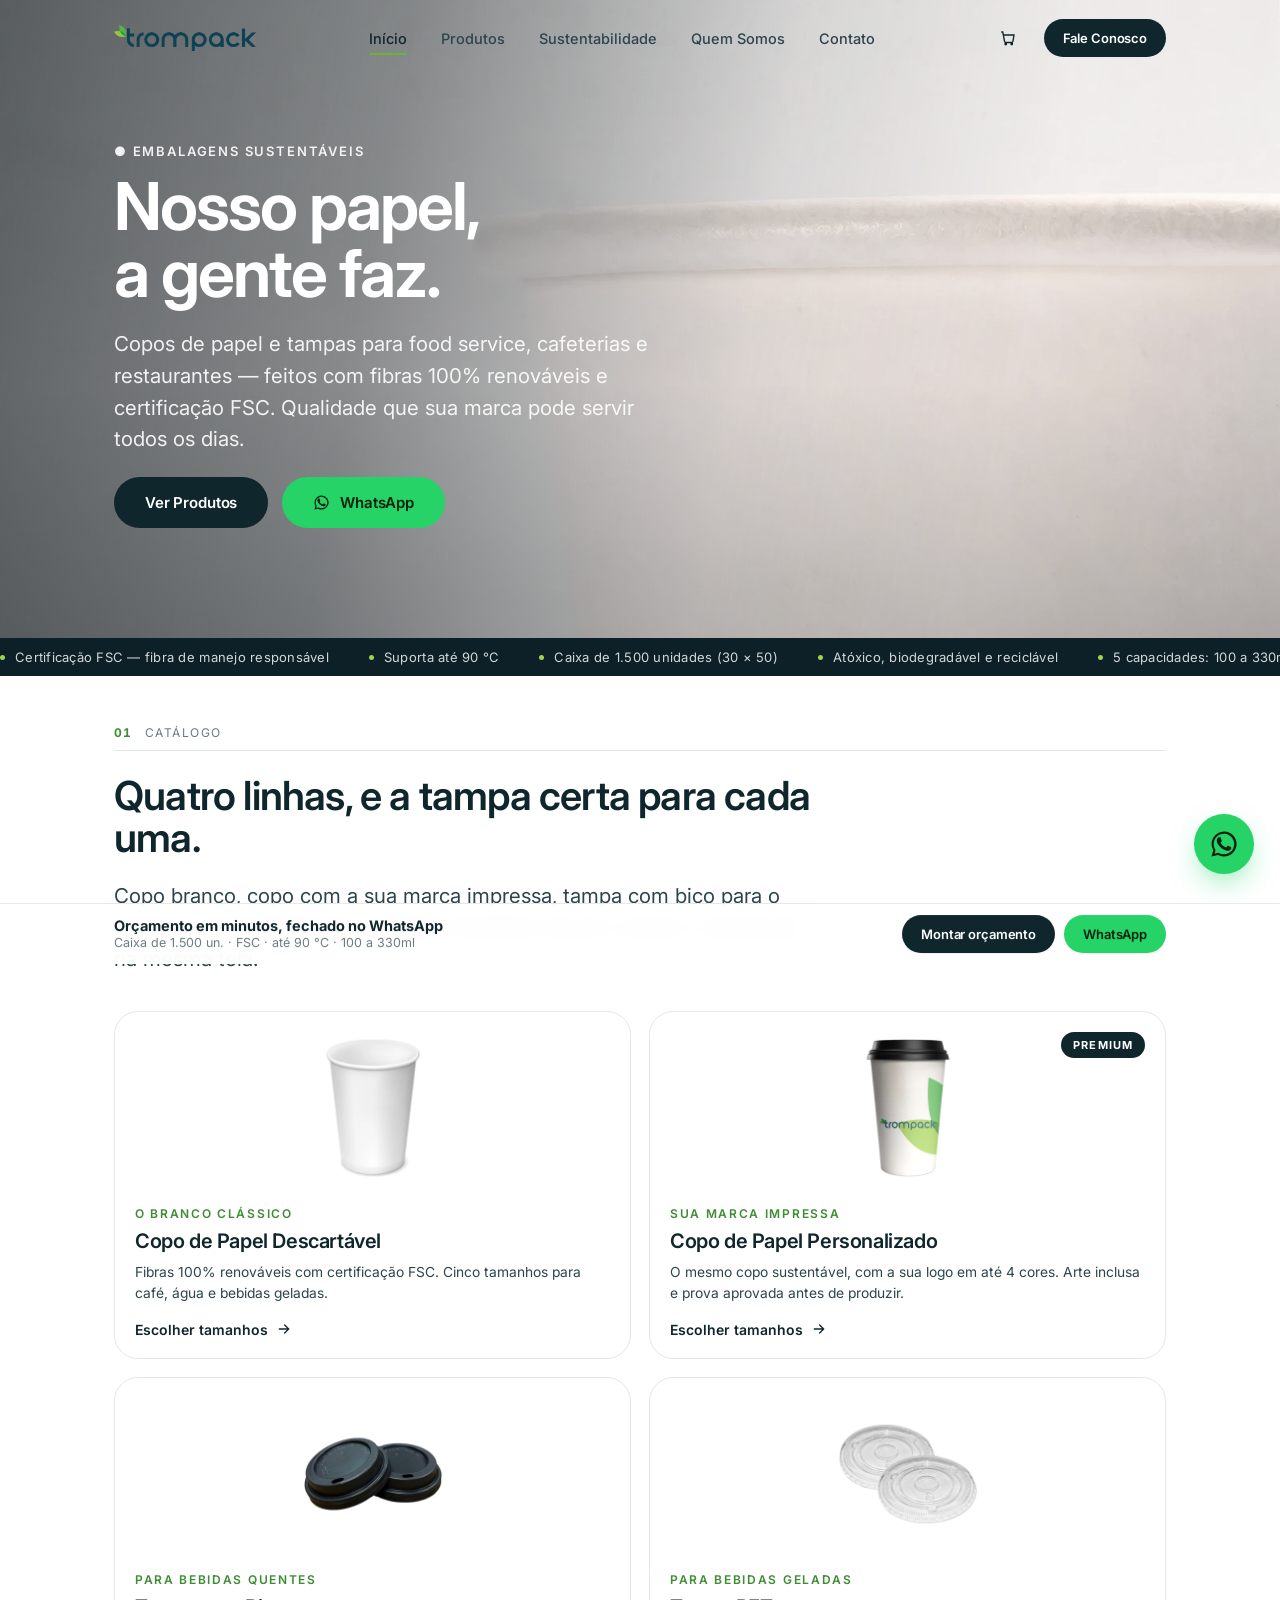
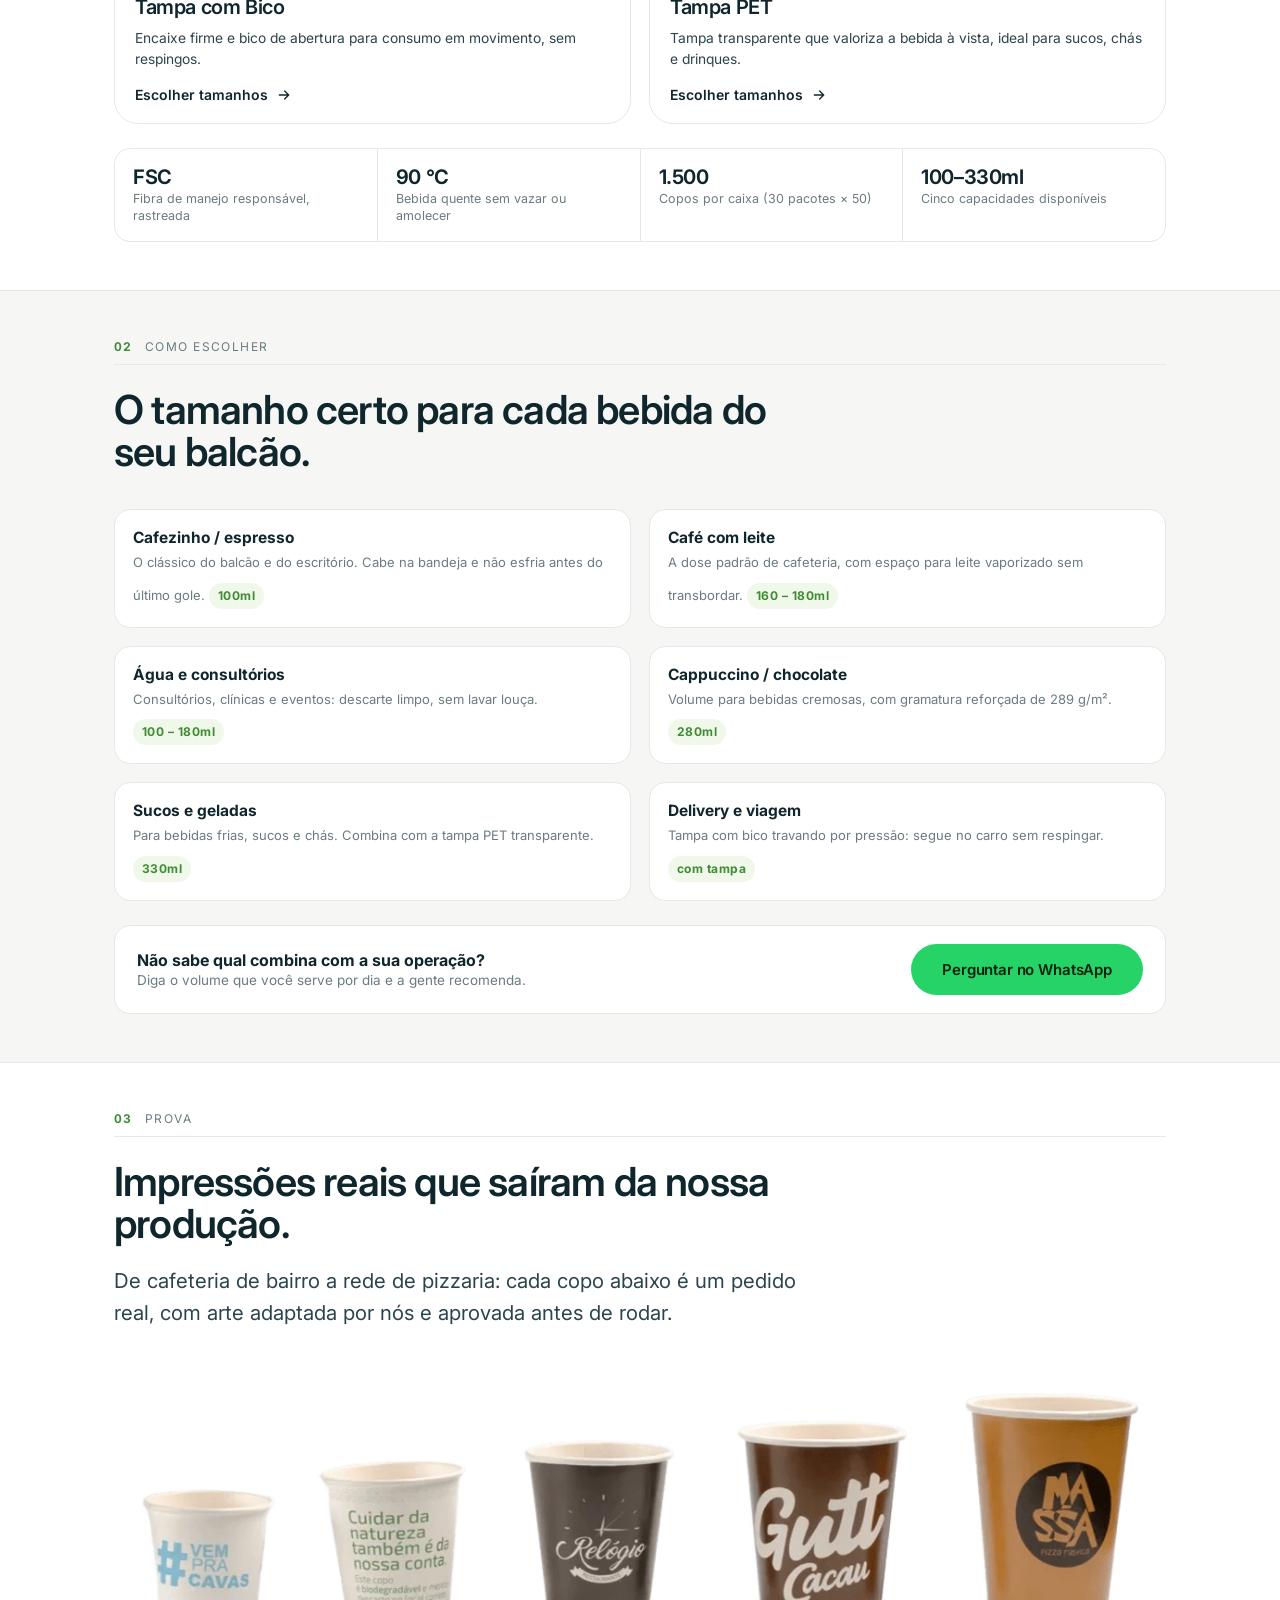
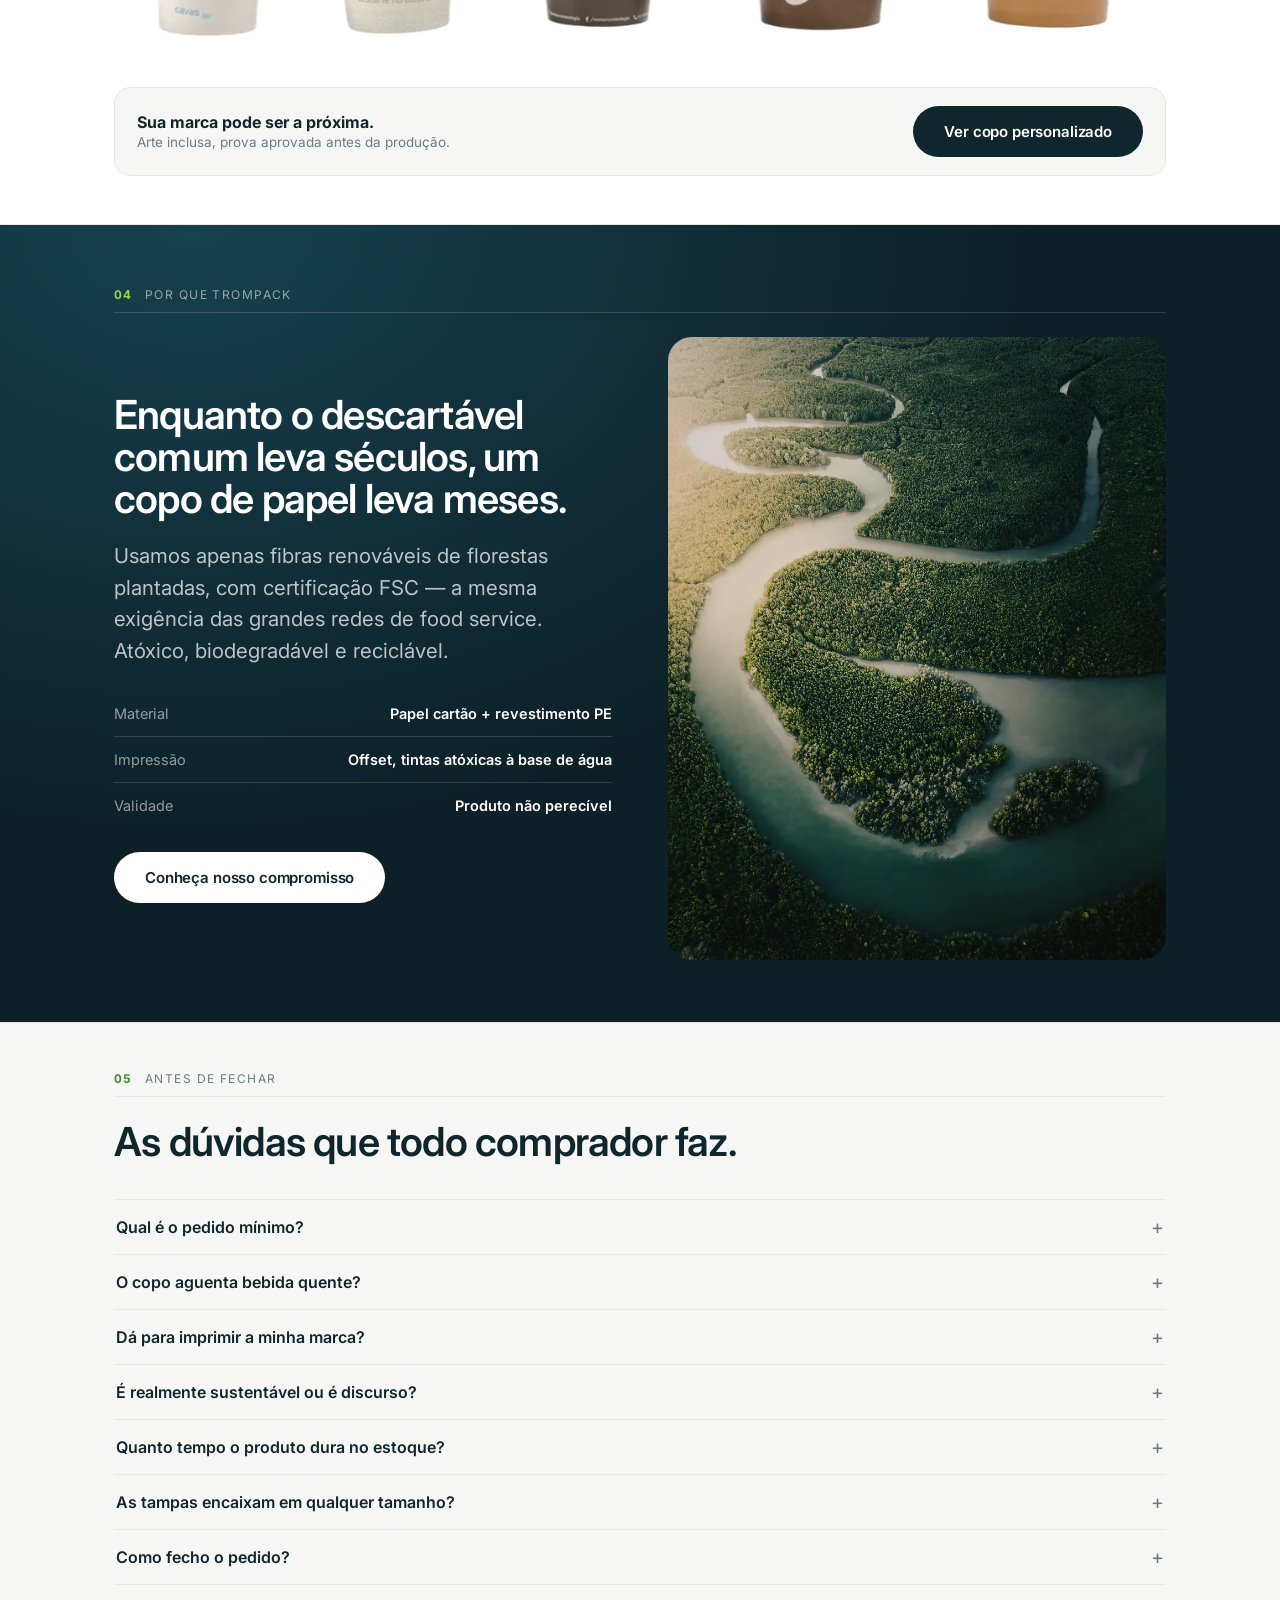
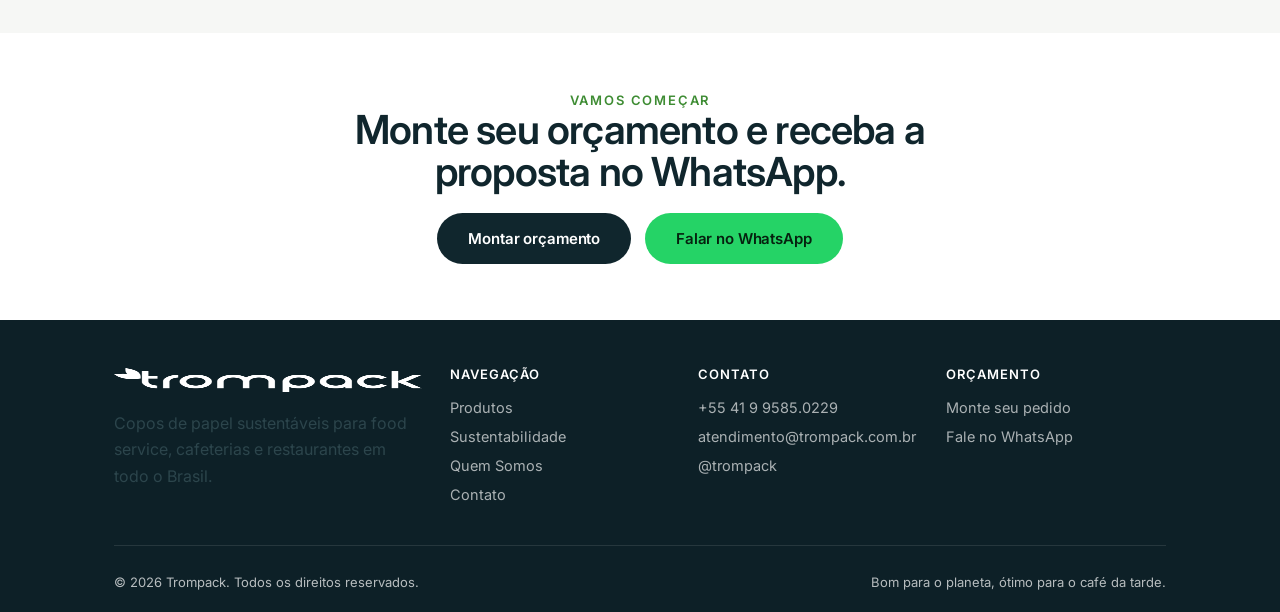
==== index.html @ 58d9f482 "Initial commit: Trompack marketing site preview Static site for Trompack's paper-cup product line: h" ====
<!DOCTYPE html>
<html lang="pt-BR">
<head>
<meta charset="UTF-8">
<meta name="viewport" content="width=device-width, initial-scale=1.0">
<title>Trompack — Copos de Papel Sustentáveis</title>
<meta name="description" content="Copos de papel e tampas sustentáveis para food service, cafeterias e restaurantes. 100% fibras renováveis, certificação FSC.">
<link rel="icon" href="data:image/svg+xml,%3Csvg xmlns='http://www.w3.org/2000/svg' viewBox='0 0 100 100'%3E%3Ccircle cx='50' cy='50' r='48' fill='%236cb534'/%3E%3Cpath d='M50 20 Q70 30 65 55 Q40 60 35 40 Q40 20 50 20Z' fill='%239ed24f'/%3E%3C/svg%3E">
<link rel="preconnect" href="https://fonts.googleapis.com">
<link rel="preconnect" href="https://fonts.gstatic.com" crossorigin>
<link href="https://fonts.googleapis.com/css2?family=Inter:wght@400..700&display=swap" rel="stylesheet">
<link rel="stylesheet" href="css/style.css?v=57">
</head>
<body>

<nav class="nav">
  <div class="container">
    <a href="index.html" class="nav-logo"><img src="img/logo.png" alt="Trompack" width="1024" height="188"></a>
    <div class="nav-links">
      <a href="index.html">Início</a>
      <a href="produtos.html">Produtos</a>
      <a href="sustentabilidade.html">Sustentabilidade</a>
      <a href="quem-somos.html">Quem Somos</a>
      <a href="contato.html">Contato</a>
    </div>
    <div class="nav-right">
      <a href="carrinho.html" class="cart-btn" aria-label="Orçamento">
        <svg viewBox="0 0 24 24" fill="none" stroke="currentColor" stroke-width="1.8"><path d="M3 4h2l2.4 12.4a2 2 0 0 0 2 1.6h7.2a2 2 0 0 0 2-1.6L20 8H6"/><circle cx="9" cy="20" r="1"/><circle cx="17" cy="20" r="1"/></svg>
        <span class="cart-badge">0</span>
      </a>
      <a href="contato.html" class="btn btn-primary btn-sm">Fale Conosco</a>
      <button class="nav-toggle" aria-label="Menu"><span></span><span></span><span></span></button>
    </div>
  </div>
</nav>

<div class="mobile-panel">
  <a href="index.html">Início</a>
  <a href="produtos.html">Produtos</a>
  <a href="sustentabilidade.html">Sustentabilidade</a>
  <a href="quem-somos.html">Quem Somos</a>
  <a href="contato.html">Contato</a>
  <a href="carrinho.html">Orçamento</a>
</div>



<header class="hero hero-photo-bg">
  <img class="hero-bg-img" src="img/site/banner-cup-2400.webp"
       srcset="img/site/banner-cup-1600.webp 1600w, img/site/banner-cup-2400.webp 2400w"
       sizes="100vw"
       alt="Detalhe macro da borda de um copo de papel Trompack"
       width="2400" height="1333" loading="eager" fetchpriority="high" decoding="async">
  <div class="hero-bg-overlay" aria-hidden="true"></div>
  <div class="container">
    <div class="hero-copy">
      <span class="eyebrow" data-reveal style="--d:0ms">● Embalagens Sustentáveis</span>
      <h1 class="display" data-reveal style="--d:80ms">Nosso papel,<br>a gente faz.</h1>
      <p class="lede" data-reveal style="--d:160ms">Copos de papel e tampas para food service, cafeterias e restaurantes — feitos com fibras 100% renováveis e certificação FSC. Qualidade que sua marca pode servir todos os dias.</p>
      <div class="hero-actions" data-reveal style="--d:240ms">
        <a href="produtos.html" class="btn btn-primary">Ver Produtos</a>
        <a href="https://wa.me/5541995850229?text=Ol%C3%A1!%20Gostaria%20de%20falar%20sobre%20os%20produtos%20Trompack." target="_blank" class="btn btn-whatsapp">
          <svg width="17" height="17" viewBox="0 0 24 24" fill="currentColor"><path d="M17.5 14.4c-.3-.1-1.7-.9-2-1-.3-.1-.5-.1-.7.1s-.7 1-.9 1.1c-.2.1-.3.2-.6 0-.3-.1-1.2-.4-2.3-1.4-.9-.8-1.4-1.7-1.6-2-.2-.3 0-.5.1-.6.1-.1.3-.3.4-.5.1-.1.2-.3.3-.4.1-.2 0-.4 0-.5-.1-.1-.7-1.6-.9-2.2-.2-.6-.5-.5-.7-.5h-.6c-.2 0-.5.1-.8.4-.3.3-1 1-1 2.4s1 2.8 1.2 3c.1.2 2 3.1 4.9 4.3.7.3 1.2.5 1.6.6.7.2 1.3.2 1.8.1.5-.1 1.7-.7 1.9-1.3.2-.6.2-1.2.2-1.3-.1-.1-.3-.2-.6-.3z"/><path d="M12 2a10 10 0 0 0-8.6 15L2 22l5.1-1.3A10 10 0 1 0 12 2zm0 18.2a8.2 8.2 0 0 1-4.2-1.1l-.3-.2-3 .8.8-2.9-.2-.3A8.2 8.2 0 1 1 12 20.2z"/></svg>
          WhatsApp
        </a>
      </div>
    </div>
  </div>
</header>

<div class="fact-bar">
  <div class="fact-bar-track" id="factTrack"></div>
</div>

<!-- 01 · what we sell ------------------------------------------------ -->
<section class="section-tight">
  <div class="container">
    <div class="sec-label"><span>01</span><span>Catálogo</span></div>
    <div class="section-head" data-reveal>
      <h2 class="h2">Quatro linhas, e a tampa certa para cada uma.</h2>
      <p class="lede">Copo branco, copo com a sua marca impressa, tampa com bico para o quente e tampa PET para o gelado. Escolha a linha e monte o orçamento na mesma tela.</p>
    </div>
    <div class="line-grid" id="homeLines" data-reveal-group></div>
    <div class="trust-strip" data-reveal style="margin-top:var(--s-4);">
      <div><b>FSC</b><span>Fibra de manejo responsável, rastreada</span></div>
      <div><b>90&nbsp;°C</b><span>Bebida quente sem vazar ou amolecer</span></div>
      <div><b>1.500</b><span>Copos por caixa (30 pacotes × 50)</span></div>
      <div><b>100–330ml</b><span>Cinco capacidades disponíveis</span></div>
    </div>
  </div>
</section>

<!-- 02 · how to choose ----------------------------------------------- -->
<section class="section-tight bg-alt">
  <div class="container">
    <div class="sec-label"><span>02</span><span>Como escolher</span></div>
    <div class="section-head" data-reveal>
      <h2 class="h2">O tamanho certo para cada bebida do seu balcão.</h2>
    </div>
    <div class="use-grid" id="homeUses" data-reveal></div>
    <div class="cta-row" data-reveal style="margin-top:var(--s-4); background:#fff;">
      <div>
        <b>Não sabe qual combina com a sua operação?</b>
        <span>Diga o volume que você serve por dia e a gente recomenda.</span>
      </div>
      <a href="https://wa.me/5541995850229?text=Ol%C3%A1!%20Quero%20ajuda%20para%20escolher%20o%20tamanho%20do%20copo." target="_blank" class="btn btn-whatsapp">Perguntar no WhatsApp</a>
    </div>
  </div>
</section>

<!-- 03 · proof ------------------------------------------------------- -->
<section class="section-tight">
  <div class="container">
    <div class="sec-label"><span>03</span><span>Prova</span></div>
    <div class="section-head" data-reveal>
      <h2 class="h2">Impressões reais que saíram da nossa produção.</h2>
      <p class="lede">De cafeteria de bairro a rede de pizzaria: cada copo abaixo é um pedido real, com arte adaptada por nós e aprovada antes de rodar.</p>
    </div>
    <div class="photo-band" data-reveal="scale">
      <img src="img/site/lineup-cups-1800.webp"
           srcset="img/site/lineup-cups-1200.webp 1200w, img/site/lineup-cups-1800.webp 1800w"
           sizes="(max-width: 1180px) 100vw, 1180px"
           alt="Copos de papel Trompack com impressões personalizadas de clientes reais, em cinco tamanhos"
           width="1800" height="510" loading="lazy" decoding="async">
    </div>
    <div class="cta-row" data-reveal style="margin-top:var(--s-4);">
      <div>
        <b>Sua marca pode ser a próxima.</b>
        <span>Arte inclusa, prova aprovada antes da produção.</span>
      </div>
      <a href="produto-personalizado.html" class="btn btn-primary">Ver copo personalizado</a>
    </div>
  </div>
</section>

<!-- 04 · why us + sustainability, as one dark block ------------------- -->
<section class="section bg-deep">
  <div class="container">
    <div class="sec-label"><span>04</span><span>Por que Trompack</span></div>
    <div class="photo-split" style="align-items:center;">
      <div data-reveal>
        <h2 class="h2" style="margin-bottom:var(--s-3);">Enquanto o descartável comum leva séculos, um copo de papel leva meses.</h2>
        <p class="lede" style="margin-bottom:var(--s-4);">Usamos apenas fibras renováveis de florestas plantadas, com certificação FSC — a mesma exigência das grandes redes de food service. Atóxico, biodegradável e reciclável.</p>
        <div class="spec-list" style="margin:0 0 var(--s-4);">
          <div><span>Material</span><span>Papel cartão + revestimento PE</span></div>
          <div><span>Impressão</span><span>Offset, tintas atóxicas à base de água</span></div>
          <div><span>Validade</span><span>Produto não perecível</span></div>
        </div>
        <a href="sustentabilidade.html" class="btn btn-light">Conheça nosso compromisso</a>
      </div>
      <div class="photo-split-media" data-reveal="scale" style="--d:100ms">
        <img src="img/site/nature-1400.webp"
             srcset="img/site/nature-900.webp 900w, img/site/nature-1400.webp 1400w"
             sizes="(max-width: 900px) 100vw, 560px"
             alt="Vista aérea de floresta e rio preservados"
             width="1400" height="1751" loading="lazy" decoding="async">
      </div>
    </div>
  </div>
</section>

<!-- 05 · objections -------------------------------------------------- -->
<section class="section-tight bg-alt">
  <div class="container">
    <div class="sec-label"><span>05</span><span>Antes de fechar</span></div>
    <div class="section-head" data-reveal>
      <h2 class="h2">As dúvidas que todo comprador faz.</h2>
    </div>
    <div class="faq" id="homeFaq" data-reveal></div>
  </div>
</section>

<!-- 06 · close ------------------------------------------------------- -->
<section class="cta-band">
  <div class="container">
    <span class="eyebrow" data-reveal>Vamos começar</span>
    <h2 class="h2" data-reveal style="--d:80ms">Monte seu orçamento e receba a proposta no WhatsApp.</h2>
    <div class="cta-actions" data-reveal style="--d:160ms">
      <a href="produtos.html" class="btn btn-primary">Montar orçamento</a>
      <a href="https://wa.me/5541995850229?text=Ol%C3%A1!%20Gostaria%20de%20um%20or%C3%A7amento%20de%20copos%20Trompack." target="_blank" class="btn btn-whatsapp">Falar no WhatsApp</a>
    </div>
  </div>
</section>

<footer class="footer">
  <div class="container">
    <div class="footer-top">
      <div class="footer-col footer-logo">
        <img src="img/logo.png" alt="Trompack" width="1024" height="188">
        <p>Copos de papel sustentáveis para food service, cafeterias e restaurantes em todo o Brasil.</p>
      </div>
      <div class="footer-col">
        <h4>Navegação</h4>
        <a href="produtos.html">Produtos</a>
        <a href="sustentabilidade.html">Sustentabilidade</a>
        <a href="quem-somos.html">Quem Somos</a>
        <a href="contato.html">Contato</a>
      </div>
      <div class="footer-col">
        <h4>Contato</h4>
        <span>+55 41 9 9585.0229</span>
        <span>atendimento@trompack.com.br</span>
        <a href="https://instagram.com/trompack" target="_blank">@trompack</a>
      </div>
      <div class="footer-col">
        <h4>Orçamento</h4>
        <a href="produtos.html">Monte seu pedido</a>
        <a href="https://wa.me/5541995850229" target="_blank">Fale no WhatsApp</a>
      </div>
    </div>
    <div class="footer-bottom">
      <span>© 2026 Trompack. Todos os direitos reservados.</span>
      <span>Bom para o planeta, ótimo para o café da tarde.</span>
    </div>
  </div>
</footer>

<div class="action-bar" id="actionBar">
  <div class="container">
    <div class="action-bar-copy">
      <b>Orçamento em minutos, fechado no WhatsApp</b>
      <span>Caixa de 1.500 un. · FSC · até 90 °C · 100 a 330ml</span>
    </div>
    <div class="action-bar-actions">
      <a href="produtos.html" class="btn btn-primary btn-sm">Montar orçamento</a>
      <a href="https://wa.me/5541995850229?text=Ol%C3%A1!%20Quero%20um%20or%C3%A7amento%20de%20copos%20Trompack." target="_blank" class="btn btn-whatsapp btn-sm">WhatsApp</a>
    </div>
  </div>
</div>

<a class="wa-fab" href="https://wa.me/5541995850229?text=Ol%C3%A1!%20Gostaria%20de%20falar%20sobre%20os%20produtos%20Trompack." target="_blank" aria-label="Fale no WhatsApp">
  <svg viewBox="0 0 24 24" fill="#06210f"><path d="M17.5 14.4c-.3-.1-1.7-.9-2-1-.3-.1-.5-.1-.7.1s-.7 1-.9 1.1c-.2.1-.3.2-.6 0-.3-.1-1.2-.4-2.3-1.4-.9-.8-1.4-1.7-1.6-2-.2-.3 0-.5.1-.6.1-.1.3-.3.4-.5.1-.1.2-.3.3-.4.1-.2 0-.4 0-.5-.1-.1-.7-1.6-.9-2.2-.2-.6-.5-.5-.7-.5h-.6c-.2 0-.5.1-.8.4-.3.3-1 1-1 2.4s1 2.8 1.2 3c.1.2 2 3.1 4.9 4.3.7.3 1.2.5 1.6.6.7.2 1.3.2 1.8.1.5-.1 1.7-.7 1.9-1.3.2-.6.2-1.2.2-1.3-.1-.1-.3-.2-.6-.3z"/><path d="M12 2a10 10 0 0 0-8.6 15L2 22l5.1-1.3A10 10 0 1 0 12 2zm0 18.2a8.2 8.2 0 0 1-4.2-1.1l-.3-.2-3 .8.8-2.9-.2-.3A8.2 8.2 0 1 1 12 20.2z"/></svg>
</a>

<script src="js/cart.js?v=57"></script>
<script>
  renderTicker(document.getElementById("factTrack"));
  renderLineGrid(document.getElementById("homeLines"));
  renderUseCases(document.getElementById("homeUses"));
  renderFaq(document.getElementById("homeFaq"));
</script>
<script src="js/main.js?v=57"></script>
</body>
</html>
---- css/style.css ----
/* ============================================================
   Trompack — Design System
   Inspired by the restraint of Apple, the precision of Rolex,
   the confidence of SpaceX. Big type, huge whitespace, quiet motion.
   ============================================================ */

:root {
  --ink: #10262d;
  --ink-soft: #2c454c;
  --muted: #6b7c80;
  --line: #e4e8e6;
  --bg: #ffffff;
  --bg-alt: #f6f7f5;
  --bg-deep: #0d2027;
  --leaf-dark: #3e8c33;
  --leaf: #6cb534;
  --leaf-light: #9ed24f;

  --font: "Inter", -apple-system, BlinkMacSystemFont, "Segoe UI", Roboto, sans-serif;

  --container: 1180px;
  --gutter: clamp(24px, 5vw, 64px);

  --ease: cubic-bezier(0.16, 1, 0.3, 1);
  --ease-soft: cubic-bezier(0.22, 1, 0.36, 1);
}

* { box-sizing: border-box; }
html { scroll-behavior: smooth; }

body {
  margin: 0;
  font-family: var(--font);
  color: var(--ink);
  background: var(--bg);
  -webkit-font-smoothing: antialiased;
  text-rendering: optimizeLegibility;
  overflow-x: hidden;
}

img { max-width: 100%; display: block; }
a { color: inherit; text-decoration: none; }
button { font-family: inherit; cursor: pointer; }
ul { margin: 0; padding: 0; list-style: none; }

.container {
  max-width: var(--container);
  margin: 0 auto;
  padding: 0 var(--gutter);
}

/* ---------- Typography ---------- */

h1, h2, h3, h4 { margin: 0; font-weight: 600; letter-spacing: -0.02em; line-height: 1.05; }

.eyebrow {
  display: inline-flex;
  align-items: center;
  gap: 8px;
  font-size: 13px;
  font-weight: 600;
  letter-spacing: 0.14em;
  text-transform: uppercase;
  color: var(--leaf-dark);
}

.display {
  font-size: clamp(36px, 5.4vw, 66px);
  font-weight: 650;
  letter-spacing: -0.03em;
  line-height: 1.02;
}

.h2 { font-size: clamp(26px, 3.2vw, 40px); }
.h3 { font-size: clamp(22px, 2.6vw, 30px); }

.lede {
  font-size: clamp(17px, 1.6vw, 21px);
  line-height: 1.55;
  color: var(--ink-soft);
  font-weight: 400;
  max-width: 640px;
}

p { line-height: 1.65; color: var(--ink-soft); }

/* ---------- Buttons ---------- */

.btn {
  display: inline-flex;
  align-items: center;
  justify-content: center;
  gap: 10px;
  padding: 15px 30px;
  border-radius: 999px;
  font-size: 15px;
  font-weight: 600;
  letter-spacing: -0.01em;
  border: 1px solid transparent;
  transition: transform 0.5s var(--ease), background 0.3s ease, color 0.3s ease, border-color 0.3s ease;
  white-space: nowrap;
}

.btn:active { transform: scale(0.97); }

.btn-primary { background: var(--ink); color: #fff; }
.btn-primary:hover { background: var(--leaf-dark); }

.btn-ghost { background: transparent; color: var(--ink); border-color: var(--line); }
.btn-ghost:hover { border-color: var(--ink); }

.btn-light { background: #fff; color: var(--ink); }
.btn-light:hover { background: var(--leaf-light); }

.btn-whatsapp {
  background: #25D366;
  color: #06210f;
}
.btn-whatsapp:hover { background: #1ebc59; }

.btn-sm { padding: 10px 18px; font-size: 13px; }

/* ---------- Nav ---------- */

.nav {
  position: fixed;
  top: 0; left: 0; right: 0;
  z-index: 100;
  padding: 18px 0;
  transition: background 0.4s var(--ease), padding 0.4s var(--ease), box-shadow 0.4s ease, border-color .4s ease;
  border-bottom: 1px solid transparent;
}

.nav.scrolled {
  background: rgba(255,255,255,0.82);
  backdrop-filter: blur(16px) saturate(180%);
  -webkit-backdrop-filter: blur(16px) saturate(180%);
  padding: 12px 0;
  border-color: var(--line);
}

.nav .container {
  display: flex;
  align-items: center;
  justify-content: space-between;
  gap: 24px;
}

.nav-logo img { height: 26px; width: auto; }

.nav-links {
  display: flex;
  align-items: center;
  gap: 34px;
}

.nav-links a {
  font-size: 14.5px;
  font-weight: 500;
  color: var(--ink-soft);
  position: relative;
  padding: 4px 0;
  transition: color 0.25s ease;
}
.nav-links a:hover, .nav-links a.active { color: var(--ink); }
.nav-links a.active::after {
  content: "";
  position: absolute;
  left: 0; right: 0; bottom: -4px;
  height: 2px;
  background: var(--leaf);
  border-radius: 2px;
}

.nav-right { display: flex; align-items: center; gap: 16px; }

.cart-btn {
  position: relative;
  display: inline-flex;
  align-items: center;
  justify-content: center;
  width: 40px; height: 40px;
  border-radius: 50%;
  border: 1px solid var(--line);
  transition: border-color 0.3s ease, transform 0.3s var(--ease);
}
.cart-btn:hover { border-color: var(--ink); transform: translateY(-2px); }
.cart-btn svg { width: 18px; height: 18px; }

.cart-badge {
  position: absolute;
  top: -6px; right: -6px;
  background: var(--leaf-dark);
  color: #fff;
  font-size: 10.5px;
  font-weight: 700;
  min-width: 18px; height: 18px;
  border-radius: 999px;
  display: flex; align-items: center; justify-content: center;
  padding: 0 4px;
  transform: scale(0);
  transition: transform 0.3s var(--ease-soft);
}
.cart-badge.show { transform: scale(1); }

.nav-toggle {
  display: none;
  width: 40px; height: 40px;
  border: none; background: none;
  flex-direction: column;
  align-items: center;
  justify-content: center;
  gap: 5px;
}
.nav-toggle span {
  width: 22px; height: 2px; background: var(--ink); border-radius: 2px;
  transition: transform 0.3s ease, opacity 0.3s ease;
}

.mobile-panel {
  position: fixed;
  inset: 0;
  background: #fff;
  z-index: 99;
  display: flex;
  flex-direction: column;
  align-items: flex-start;
  justify-content: center;
  gap: 28px;
  padding: 0 var(--gutter);
  transform: translateY(-8px);
  opacity: 0;
  pointer-events: none;
  transition: opacity 0.35s ease, transform 0.35s ease;
}
.mobile-panel.open { opacity: 1; transform: translateY(0); pointer-events: auto; }
.mobile-panel a { font-size: 30px; font-weight: 600; letter-spacing: -0.02em; }

/* ---------- Hero ---------- */

.hero {
  position: relative;
  padding-top: 140px;
  padding-bottom: 110px;
  overflow: hidden;
  isolation: isolate;
}

.hero-bg-img {
  position: absolute;
  inset: 0;
  width: 100%;
  height: 100%;
  object-fit: cover;
  z-index: -2;
  filter: saturate(0.75);
}

.hero-bg-overlay {
  position: absolute;
  inset: 0;
  z-index: -1;
  background:
    linear-gradient(100deg, rgba(14,22,26,0.66) 0%, rgba(14,22,26,0.46) 30%, rgba(14,22,26,0.1) 58%, rgba(14,22,26,0) 78%),
    linear-gradient(0deg, rgba(14,22,26,0.2), rgba(14,22,26,0) 40%);
}

.hero-copy {
  max-width: 560px;
}

.hero-photo-bg .hero-copy .eyebrow,
.hero-photo-bg .hero-copy .lede { color: rgba(255,255,255,0.9); }
.hero-photo-bg .hero-copy .display { color: #fff; }

.hero-copy .eyebrow { margin-bottom: 14px; }
.hero-copy .display { margin-bottom: 16px; }
.hero-copy .lede { margin-bottom: 22px; }
.hero-actions { display: flex; gap: 14px; flex-wrap: wrap; }

/* ---------- Scroll / load reveal system ---------- */

[data-reveal] {
  opacity: 0;
  transform: translateY(28px);
  transition: opacity 0.9s var(--ease), transform 0.9s var(--ease);
  transition-delay: var(--d, 0ms);
}
[data-reveal].in {
  opacity: 1;
  transform: translateY(0);
}

[data-reveal="scale"] { transform: translateY(0) scale(0.92); }
[data-reveal="scale"].in { transform: scale(1); }

[data-reveal-group] > * { opacity: 0; transform: translateY(24px); transition: opacity .8s var(--ease), transform .8s var(--ease); }
[data-reveal-group].in > * { opacity: 1; transform: translateY(0); }
[data-reveal-group] > *:nth-child(1) { transition-delay: 0ms; }
[data-reveal-group] > *:nth-child(2) { transition-delay: 90ms; }
[data-reveal-group] > *:nth-child(3) { transition-delay: 180ms; }
[data-reveal-group] > *:nth-child(4) { transition-delay: 270ms; }
[data-reveal-group] > *:nth-child(5) { transition-delay: 360ms; }
[data-reveal-group] > *:nth-child(6) { transition-delay: 450ms; }
[data-reveal-group] > *:nth-child(7) { transition-delay: 540ms; }
[data-reveal-group] > *:nth-child(8) { transition-delay: 630ms; }
[data-reveal-group] > *:nth-child(9) { transition-delay: 720ms; }
[data-reveal-group] > *:nth-child(10) { transition-delay: 810ms; }
[data-reveal-group] > *:nth-child(11) { transition-delay: 900ms; }
[data-reveal-group] > *:nth-child(12) { transition-delay: 990ms; }

.cup-float {
  animation: floaty 6s ease-in-out infinite;
}
/* real product photography in the hero, sized so the three pieces read as a
   family rather than three equal blocks */
.cup-float img { display: block; width: auto; object-fit: contain; }
.cup-float-lg img { height: 340px; }
.cup-float-md img { height: 150px; }
.cup-float-sm img { height: 230px; }

@media (max-width: 900px) {
  .cup-float-lg img { height: 250px; }
  .cup-float-md img { height: 112px; }
  .cup-float-sm img { height: 172px; }
}
@keyframes floaty {
  0%, 100% { transform: translateY(0); }
  50% { transform: translateY(-14px); }
}

@media (prefers-reduced-motion: reduce) {
  [data-reveal], [data-reveal-group] > *, .cup-float {
    transition: none !important;
    animation: none !important;
    opacity: 1 !important;
    transform: none !important;
  }
}

/* ---------- Sections ---------- */

section { position: relative; }

.section {
  padding: 62px 0;
}
.section-tight { padding: 48px 0; }

.section-head {
  max-width: 720px;
  margin-bottom: 30px;
}
.section-head .eyebrow { margin-bottom: 10px; }
.section-head .h2 { margin-bottom: 12px; }

.bg-alt { background: var(--bg-alt); }
.bg-deep {
  background: radial-gradient(120% 140% at 15% 0%, #16414f 0%, var(--bg-deep) 55%);
  color: #fff;
}
.bg-deep .lede, .bg-deep p { color: rgba(255,255,255,0.72); }
.bg-deep .eyebrow { color: var(--leaf-light); }

/* ---------- Feature grid ---------- */

.grid-3 { display: grid; grid-template-columns: repeat(3, 1fr); gap: 18px; }
.grid-2 { display: grid; grid-template-columns: repeat(2, 1fr); gap: 28px; }

.feature-card {
  padding: 24px 22px;
  border-radius: 24px;
  background: #fff;
  border: 1px solid var(--line);
  transition: transform 0.5s var(--ease), box-shadow 0.5s var(--ease), border-color .5s ease;
}
.feature-card:hover {
  transform: translateY(-6px);
  box-shadow: 0 24px 48px -24px rgba(16,38,45,0.18);
  border-color: transparent;
}
.feature-icon {
  width: 48px; height: 48px;
  border-radius: 14px;
  background: linear-gradient(135deg, var(--leaf-light), var(--leaf-dark));
  display: flex; align-items: center; justify-content: center;
  margin-bottom: 22px;
  color: #fff;
}
.feature-card h3 { margin-bottom: 10px; font-size: 19px; }
.feature-card p { font-size: 15px; margin: 0; }

/* ---------- Stats strip ---------- */

.stats {
  display: grid;
  grid-template-columns: repeat(4, 1fr);
  gap: 28px;
  padding: 30px 0;
  border-top: 1px solid var(--line);
  border-bottom: 1px solid var(--line);
}
.stat b {
  display: block;
  font-size: clamp(32px, 4vw, 48px);
  font-weight: 650;
  letter-spacing: -0.02em;
}
.stat span { font-size: 13.5px; color: var(--muted); }

/* ---------- Product cards ---------- */

.filters {
  display: flex; gap: 10px; flex-wrap: wrap; margin-bottom: 48px;
}
.filter-btn {
  padding: 10px 20px;
  border-radius: 999px;
  border: 1px solid var(--line);
  background: #fff;
  font-size: 14px;
  font-weight: 500;
  color: var(--ink-soft);
  transition: all 0.3s ease;
}
.filter-btn:hover { border-color: var(--ink); color: var(--ink); }
.filter-btn.active { background: var(--ink); color: #fff; border-color: var(--ink); }

.product-grid {
  display: grid;
  grid-template-columns: repeat(auto-fill, minmax(260px, 1fr));
  gap: 24px;
}

.product-card {
  border: 1px solid var(--line);
  border-radius: 22px;
  padding: 28px 24px 24px;
  background: #fff;
  display: flex;
  flex-direction: column;
  transition: transform .5s var(--ease), box-shadow .5s var(--ease);
}
.product-card:hover { transform: translateY(-5px); box-shadow: 0 20px 40px -22px rgba(16,38,45,.16); }

.product-visual {
  height: 170px;
  display: flex; align-items: center; justify-content: center;
  margin-bottom: 20px;
}
.product-visual svg { height: 100%; }
.product-visual img {
  max-height: 100%;
  max-width: 100%;
  width: auto;
  object-fit: contain;
  transition: transform .5s var(--ease);
}
.product-card:hover .product-visual img { transform: scale(1.05); }

/* ---------- Brand banner video ---------- */

/* Sits directly under the fixed header, full-bleed. --b is the scroll
   hand-off (0 while parked at the top, 1 once scrolled past): the banner
   eases back and dims so the hero underneath takes over. */
.banner-section {
  --b: 0;
  padding-top: 74px;
  background: var(--bg);
}
.banner-frame {
  position: relative;
  overflow: hidden;
  line-height: 0;
  background: var(--bg-alt);
  transform: scale(calc(1 - var(--b) * 0.05));
  opacity: calc(1 - var(--b) * 0.6);
  border-radius: calc(var(--b) * 26px);
  transform-origin: 50% 0;
  will-change: transform, opacity;
}
.banner-video {
  width: 100%;
  /* cap the height so the hero underneath still peeks above the fold; the
     video's content is centred, so a symmetric crop costs nothing */
  height: min(66vh, 720px);
  object-fit: cover;
  object-position: center;
  display: block;
  background: #1a1a1a;
}
/* melts the bottom edge into the page instead of cutting hard */
.banner-fade {
  position: absolute;
  left: 0; right: 0; bottom: 0;
  height: 22%;
  background: linear-gradient(180deg, rgba(255,255,255,0) 0%, var(--bg) 92%);
  pointer-events: none;
}

@media (max-width: 700px) { .banner-section { padding-top: 66px; } }

/* ---------- Technical spec table ---------- */

.spec-table-wrap {
  overflow-x: auto;
  border: 1px solid var(--line);
  border-radius: 20px;
  background: #fff;
}
.spec-table {
  width: 100%;
  border-collapse: collapse;
  font-size: 14.5px;
  min-width: 560px;
}
.spec-table th,
.spec-table td {
  padding: 15px 20px;
  text-align: left;
  white-space: nowrap;
}
.spec-table thead th {
  font-size: 11.5px;
  font-weight: 700;
  letter-spacing: 0.1em;
  text-transform: uppercase;
  color: var(--muted);
  border-bottom: 1px solid var(--line);
}
.spec-table tbody tr + tr td { border-top: 1px solid var(--line); }
.spec-table tbody tr:hover { background: var(--bg-alt); }
.spec-table td b { font-size: 16px; font-weight: 650; }

/* ---------- Photo band / split with real photography ---------- */

.photo-band {
  position: relative;
}
.photo-band img {
  width: 100%;
  height: auto;
  display: block;
}

.photo-split { display: grid; grid-template-columns: 1fr 1fr; gap: 56px; align-items: center; }
.photo-split-media { border-radius: 24px; overflow: hidden; background: var(--bg-alt); }
.photo-split-media img { width: 100%; height: auto; display: block; }

/* ---------- Certification badge ---------- */

.cert-row {
  display: flex; align-items: center; gap: 26px; flex-wrap: wrap;
  padding: 26px 30px;
  border: 1px solid var(--line);
  border-radius: 20px;
  background: #fff;
}
.cert-row img { height: 54px; width: auto; display: block; flex: none; }
.cert-row p { margin: 0; font-size: 14.5px; color: var(--ink-soft); max-width: 620px; }

/* ---------- Inline CTA strip (used mid-page across the site) ---------- */

.cta-strip {
  display: flex;
  align-items: center;
  justify-content: space-between;
  gap: 32px;
  flex-wrap: wrap;
  padding: 40px 44px;
  border-radius: 26px;
  background: radial-gradient(120% 160% at 12% 0%, #16414f 0%, var(--bg-deep) 60%);
  color: #fff;
}
.cta-strip .eyebrow { color: var(--leaf-light); margin-bottom: 10px; }
.cta-strip h3 {
  font-size: clamp(20px, 2.4vw, 27px);
  color: #fff;
  max-width: 560px;
}
.cta-strip-actions { display: flex; gap: 12px; flex-wrap: wrap; }
.cta-strip .btn-light { background: #fff; color: var(--ink); }
.cta-strip .btn-light:hover { background: var(--leaf-light); }

@media (max-width: 700px) {
  .cta-strip { padding: 32px 26px; }
}

/* ---------- Product line cards (products landing page) ---------- */

.line-grid {
  display: grid;
  grid-template-columns: repeat(2, 1fr);
  gap: 24px;
}
@media (max-width: 720px) {
  .line-grid { grid-template-columns: 1fr; }
}
.line-card {
  position: relative;
  display: flex;
  flex-direction: column;
  padding: 22px 20px 20px;
  border: 1px solid var(--line);
  border-radius: 24px;
  background: #fff;
  transition: transform .5s var(--ease), box-shadow .5s var(--ease), border-color .4s ease;
}
.line-card:hover {
  transform: translateY(-6px);
  box-shadow: 0 26px 52px -26px rgba(16,38,45,.2);
  border-color: transparent;
}
.line-visual {
  height: 148px;
  display: flex; align-items: center; justify-content: center;
  margin-bottom: 24px;
}
.line-visual img {
  max-height: 100%; max-width: 100%; width: auto;
  object-fit: contain;
  transition: transform .5s var(--ease);
}
.line-card:hover .line-visual img { transform: scale(1.06); }
.line-tagline {
  font-size: 12px; font-weight: 600; letter-spacing: .14em;
  text-transform: uppercase; color: var(--leaf-dark);
  margin-bottom: 10px;
}
.line-card h3 { font-size: 20px; margin-bottom: 10px; }
.line-card p { font-size: 13.8px; color: var(--ink-soft); line-height: 1.55; margin: 0 0 16px; }
.line-cta {
  margin-top: auto;
  display: inline-flex; align-items: center; gap: 8px;
  font-size: 14px; font-weight: 600; color: var(--ink);
}
.line-cta svg { width: 16px; height: 16px; transition: transform .4s var(--ease); }
.line-card:hover .line-cta svg { transform: translateX(4px); }
.line-badge {
  position: absolute; top: 20px; right: 20px;
  padding: 6px 12px; border-radius: 999px;
  font-size: 11px; font-weight: 700; letter-spacing: .1em; text-transform: uppercase;
  background: var(--ink); color: #fff;
}

/* ---------- Size picker (product pages) ---------- */

.size-grid {
  display: grid;
  grid-template-columns: repeat(auto-fill, minmax(200px, 1fr));
  gap: 18px;
}
.size-card {
  border: 1px solid var(--line);
  border-radius: 20px;
  padding: 24px 22px 20px;
  background: #fff;
  display: flex; flex-direction: column;
  transition: border-color .4s ease, box-shadow .4s var(--ease), transform .4s var(--ease);
}
.size-card:hover {
  transform: translateY(-3px);
  border-color: var(--leaf);
  box-shadow: 0 18px 36px -22px rgba(16,38,45,.18);
}
.size-card b {
  font-size: 26px; font-weight: 650; letter-spacing: -0.02em;
  line-height: 1.1;
}
.size-card-meta {
  font-size: 12.5px; color: var(--muted); margin: 6px 0 20px;
}

/* ---------- Product page hero ---------- */

.product-hero {
  padding: 104px 0 40px;
  background: linear-gradient(180deg, #fbfdf9 0%, #ffffff 100%);
}
.product-hero-grid {
  display: grid; grid-template-columns: 1fr 1fr;
  gap: 60px; align-items: center;
}
.product-hero-visual {
  display: flex; align-items: center; justify-content: center;
  min-height: 340px;
}
.product-hero-visual img {
  max-width: 100%; max-height: 440px; width: auto; object-fit: contain;
}
.breadcrumb {
  display: inline-flex; align-items: center; gap: 8px;
  font-size: 13px; color: var(--muted); margin-bottom: 20px;
}
.breadcrumb a { color: var(--muted); }
.breadcrumb a:hover { color: var(--ink); }

.spec-list { display: flex; flex-direction: column; margin: 8px 0 0; }
.spec-list div {
  display: flex; justify-content: space-between; gap: 20px;
  padding: 14px 0; border-bottom: 1px solid var(--line);
  font-size: 14.5px;
}
.spec-list div:last-child { border-bottom: none; }
.spec-list span:first-child { color: var(--muted); }
.spec-list span:last-child { font-weight: 600; }

.product-card h3 { font-size: 16px; margin-bottom: 4px; }
.product-meta { font-size: 12.5px; color: var(--muted); margin-bottom: 18px; line-height: 1.6; }

.qty-row {
  display: flex; align-items: center; justify-content: space-between;
  margin-top: auto;
  gap: 12px;
}
.qty-control {
  display: flex; align-items: center; border: 1px solid var(--line); border-radius: 999px; overflow: hidden;
}
.qty-control button {
  width: 30px; height: 30px; border: none; background: none; font-size: 16px; color: var(--ink-soft);
}
.qty-control button:hover { background: var(--bg-alt); }
.qty-control input {
  width: 34px; text-align: center; border: none; font-size: 14px; font-weight: 600; font-family: inherit;
  -moz-appearance: textfield;
}
.qty-control input::-webkit-outer-spin-button, .qty-control input::-webkit-inner-spin-button { -webkit-appearance: none; margin: 0; }

.add-btn {
  width: 36px; height: 36px; border-radius: 50%; border: none;
  background: var(--ink); color: #fff; display: flex; align-items: center; justify-content: center;
  transition: background .3s ease, transform .3s var(--ease);
}
.add-btn:hover { background: var(--leaf-dark); }
.add-btn.added { background: var(--leaf-dark); }
.add-btn svg { width: 16px; height: 16px; }

/* ---------- Cart / Orçamento page ---------- */

.cart-layout {
  display: grid;
  grid-template-columns: 1.6fr 1fr;
  gap: 40px;
  align-items: start;
}

.cart-list { display: flex; flex-direction: column; gap: 14px; }

.cart-item {
  display: grid;
  grid-template-columns: 56px 1fr auto auto;
  align-items: center;
  gap: 18px;
  padding: 18px;
  border: 1px solid var(--line);
  border-radius: 18px;
  background: #fff;
}
.cart-item-icon svg { width: 56px; height: auto; }
.cart-item-icon img { width: 56px; height: 56px; object-fit: contain; display: block; }
.cart-item-name { font-size: 15px; font-weight: 600; }
.cart-item-sub { font-size: 12.5px; color: var(--muted); }
.remove-btn {
  width: 30px; height: 30px; border-radius: 50%; border: 1px solid var(--line); background: #fff;
  display: flex; align-items: center; justify-content: center; color: var(--muted);
  transition: all .2s ease;
}
.remove-btn:hover { border-color: #d64545; color: #d64545; }

.summary-card {
  border: 1px solid var(--line);
  border-radius: 22px;
  padding: 28px;
  position: sticky;
  top: 110px;
}
.summary-card h3 { margin-bottom: 20px; }
.summary-row { display: flex; justify-content: space-between; font-size: 14px; padding: 8px 0; border-bottom: 1px dashed var(--line); }
.summary-row:last-of-type { border-bottom: none; }

.form-field { margin-bottom: 14px; }
.form-field label { display: block; font-size: 12.5px; font-weight: 600; margin-bottom: 6px; color: var(--ink-soft); }
.form-field input, .form-field textarea {
  width: 100%; padding: 12px 14px; border-radius: 12px; border: 1px solid var(--line);
  font-family: inherit; font-size: 14px; background: var(--bg-alt);
  transition: border-color .3s ease, background .3s ease;
}
.form-field input:focus, .form-field textarea:focus { outline: none; border-color: var(--leaf-dark); background: #fff; }
.form-field textarea { resize: vertical; min-height: 80px; }

.empty-cart { text-align: center; padding: 80px 20px; }
.empty-cart svg { width: 64px; height: 64px; margin: 0 auto 24px; color: var(--muted); }

/* ---------- Contact ---------- */

.contact-grid { display: grid; grid-template-columns: 1fr 1fr; gap: 60px; }
.contact-info-item { display: flex; gap: 16px; padding: 20px 0; border-bottom: 1px solid var(--line); }
.contact-info-item:last-child { border-bottom: none; }
.contact-icon {
  width: 44px; height: 44px; border-radius: 12px; background: var(--bg-alt);
  display: flex; align-items: center; justify-content: center; flex-shrink: 0; color: var(--leaf-dark);
}

/* ---------- Footer ---------- */

.footer { background: var(--bg-deep); color: rgba(255,255,255,0.7); padding: 48px 0 22px; }
.footer-top { display: grid; grid-template-columns: 1.4fr 1fr 1fr 1fr; gap: 28px; padding-bottom: 30px; border-bottom: 1px solid rgba(255,255,255,0.1); }
.footer-logo img { height: 24px; margin-bottom: 18px; filter: brightness(0) invert(1); }
.footer-col h4 { color: #fff; font-size: 13px; letter-spacing: 0.08em; text-transform: uppercase; margin-bottom: 18px; font-weight: 600; }
.footer-col a, .footer-col span { display: block; font-size: 14.5px; margin-bottom: 12px; color: rgba(255,255,255,0.65); transition: color .3s ease; }
.footer-col a:hover { color: #fff; }
.footer-bottom { display: flex; justify-content: space-between; align-items: center; padding-top: 28px; font-size: 13px; flex-wrap: wrap; gap: 12px; }

/* ---------- WhatsApp FAB ---------- */

.wa-fab {
  position: fixed;
  right: 26px; bottom: 26px;
  z-index: 90;
  width: 60px; height: 60px;
  border-radius: 50%;
  background: #25D366;
  display: flex; align-items: center; justify-content: center;
  box-shadow: 0 12px 30px -8px rgba(37,211,102,0.6);
  transition: transform .4s var(--ease);
  animation: pulse-wa 2.6s ease-in-out infinite;
}
.wa-fab:hover { transform: scale(1.08); }
.wa-fab svg { width: 30px; height: 30px; }
@keyframes pulse-wa {
  0%, 100% { box-shadow: 0 12px 30px -8px rgba(37,211,102,0.6); }
  50% { box-shadow: 0 12px 30px -8px rgba(37,211,102,0.9), 0 0 0 10px rgba(37,211,102,0.08); }
}

/* ---------- Page hero (interior pages) ---------- */

.page-hero {
  padding: 104px 0 34px;
  background: linear-gradient(180deg, #fbfdf9 0%, #ffffff 100%);
}
.page-hero .eyebrow { margin-bottom: 20px; }
.page-hero .h2 { margin-bottom: 20px; max-width: 780px; }

/* ---------- Split section ---------- */

.split {
  display: grid;
  grid-template-columns: 1fr 1fr;
  gap: 60px;
  align-items: center;
}
.split.reverse .split-visual { order: 2; }

.timeline { display: flex; flex-direction: column; }
.timeline-item { display: grid; grid-template-columns: 90px 1fr; gap: 24px; padding: 28px 0; border-top: 1px solid var(--line); }
.timeline-item:first-child { border-top: none; }
.timeline-year { font-size: 15px; font-weight: 700; color: var(--leaf-dark); }

/* ---------- CTA band ---------- */

.cta-band {
  text-align: center;
  padding: 56px 0;
}
.cta-band .h2 { max-width: 700px; margin: 0 auto 20px; }
.cta-actions { display: flex; gap: 14px; justify-content: center; flex-wrap: wrap; }

/* ---------- Responsive ---------- */

@media (max-width: 900px) {
  .nav-links { display: none; }
  .nav-toggle { display: flex; }
  .hero-grid, .split, .contact-grid, .cart-layout, .product-hero-grid,
  .photo-split { grid-template-columns: 1fr; }
  .photo-split { gap: 32px; }
  .product-hero { padding-top: 120px; }
  .product-hero-visual { order: -1; min-height: 260px; }
  .split-visual { order: -1 !important; }
  .grid-3, .grid-2 { grid-template-columns: 1fr; }
  .stats { grid-template-columns: repeat(2, 1fr); }
  .footer-top { grid-template-columns: 1fr 1fr; gap: 32px; }
  .hero { padding-top: 100px; padding-bottom: 70px; }
  .summary-card { position: static; }
}

@media (max-width: 560px) {
  .footer-top { grid-template-columns: 1fr; }
  .stats { grid-template-columns: 1fr 1fr; }
  .section { padding: 48px 0; }
}

/* ============================================================
   Conversion components
   The catalogue audience is buying for a counter that runs all day, so the
   layout keeps concrete information (sizes, box counts, certifications) in
   front of them continuously instead of separating claims with empty space.
   ============================================================ */

/* ---------- Sticky action bar ---------- */

.action-bar {
  position: fixed;
  left: 0; right: 0; bottom: 0;
  z-index: 95;
  background: rgba(255,255,255,0.94);
  -webkit-backdrop-filter: blur(14px);
  backdrop-filter: blur(14px);
  border-top: 1px solid var(--line);
  transform: translateY(105%);
  transition: transform .45s var(--ease);
}
.action-bar.show { transform: translateY(0); }
.action-bar .container {
  display: flex; align-items: center; justify-content: space-between;
  gap: 16px; padding-top: 11px; padding-bottom: 11px;
}
.action-bar-copy { display: flex; flex-direction: column; line-height: 1.25; min-width: 0; }
.action-bar-copy b { font-size: 14.5px; }
.action-bar-copy span { font-size: 12.5px; color: var(--muted); }
.action-bar-actions { display: flex; gap: 9px; flex: none; }
@media (max-width: 640px) {
  .action-bar-copy { display: none; }
  .action-bar-actions { width: 100%; }
  .action-bar-actions .btn { flex: 1; padding-left: 12px; padding-right: 12px; }
}
body { padding-bottom: 0; }

/* ---------- Trust strip (right under the hero) ---------- */

.trust-strip {
  display: grid;
  grid-template-columns: repeat(4, 1fr);
  gap: 1px;
  background: var(--line);
  border: 1px solid var(--line);
  border-radius: 16px;
  overflow: hidden;
}
.trust-strip > div {
  background: #fff;
  padding: 16px 18px;
}
.trust-strip b { display: block; font-size: 20px; font-weight: 650; letter-spacing: -0.02em; }
.trust-strip span { font-size: 12.5px; color: var(--muted); line-height: 1.35; display: block; margin-top: 2px; }
@media (max-width: 760px) { .trust-strip { grid-template-columns: repeat(2, 1fr); } }

/* ---------- Ticker: keeps facts moving across the page ---------- */

.fact-bar {
  background: var(--bg-deep);
  color: #fff;
  overflow: hidden;
  padding: 11px 0;
}
.fact-bar-track {
  display: flex;
  gap: 40px;
  white-space: nowrap;
  width: max-content;
  animation: fact-scroll 34s linear infinite;
}
.fact-bar span {
  font-size: 13px;
  letter-spacing: 0.02em;
  color: rgba(255,255,255,0.82);
  display: inline-flex; align-items: center; gap: 10px;
}
.fact-bar span::before {
  content: "";
  width: 5px; height: 5px; border-radius: 50%;
  background: var(--leaf-light); flex: none;
}
@keyframes fact-scroll { to { transform: translateX(-50%); } }
/* A marquee is exactly the kind of motion the reduced-motion preference exists
   for, so instead of stopping it dead (which reads as a broken static strip)
   it simply runs much slower for visitors who asked for less movement. */
@media (prefers-reduced-motion: reduce) {
  .fact-bar-track { animation-duration: 90s; }
}

/* ---------- Use-case cards ---------- */

.use-grid { display: grid; grid-template-columns: repeat(2, 1fr); gap: 14px; }
@media (max-width: 720px) {
  .use-grid { grid-template-columns: 1fr; }
}
.use-card {
  border: 1px solid var(--line);
  border-radius: 16px;
  padding: 18px;
  background: #fff;
  transition: border-color .3s ease, transform .4s var(--ease);
}
.use-card:hover { border-color: var(--leaf); transform: translateY(-3px); }
.use-card b { display: block; font-size: 15.5px; margin-bottom: 4px; }
.use-card span { font-size: 13px; color: var(--muted); line-height: 1.5; }
.use-card .use-size {
  display: inline-block; margin-top: 10px;
  font-size: 12px; font-weight: 700; letter-spacing: .04em;
  color: var(--leaf-dark); background: rgba(108,181,52,0.10);
  padding: 4px 9px; border-radius: 999px;
}

/* ---------- FAQ (objection handling) ---------- */

.faq { border-top: 1px solid var(--line); }
.faq details {
  border-bottom: 1px solid var(--line);
}
.faq summary {
  display: flex; align-items: center; justify-content: space-between; gap: 16px;
  padding: 15px 2px;
  cursor: pointer;
  font-size: 16px; font-weight: 600;
  list-style: none;
}
.faq summary::-webkit-details-marker { display: none; }
.faq summary::after {
  content: "+";
  font-size: 20px; font-weight: 400; color: var(--muted); flex: none;
  transition: transform .3s ease;
}
.faq details[open] summary::after { transform: rotate(45deg); }
.faq details p { margin: 0 0 15px; font-size: 14.5px; max-width: 760px; }

/* ---------- Inline CTA row (repeatable, low height) ---------- */

.cta-row {
  display: flex; align-items: center; justify-content: space-between;
  gap: 20px; flex-wrap: wrap;
  padding: 18px 22px;
  border: 1px solid var(--line);
  border-radius: 16px;
  background: var(--bg-alt);
}
.cta-row b { font-size: 16px; }
.cta-row span { display: block; font-size: 13.5px; color: var(--muted); margin-top: 2px; }
.cta-row .btn { flex: none; }

/* ============================================================
   Layout discipline
   One spacing scale, one heading rhythm, one grid gutter. Sections separate
   by contrast (background + hairline) rather than by emptiness, so the page
   stays dense without reading as a pile of unrelated blocks.
   ============================================================ */

:root {
  --s-1: 6px;
  --s-2: 10px;
  --s-3: 16px;
  --s-4: 24px;
  --s-5: 36px;
  --s-6: 56px;
  --gutter-grid: 18px;
  --measure: 60ch;     /* comfortable reading width for body copy */
}

/* every content section gets the same vertical rhythm and a hairline top so
   consecutive same-coloured sections still read as separate blocks */
.section, .section-tight {
  border-top: 1px solid transparent;
}
.section + .section,
.section-tight + .section-tight,
.section + .section-tight,
.section-tight + .section { border-top-color: var(--line); }
.bg-alt + .bg-alt { border-top-color: #e8eae6; }
.bg-deep + *, .bg-deep, * + .bg-deep { border-top-color: transparent; }

/* one heading rhythm everywhere */
.section-head { max-width: 720px; margin-bottom: var(--s-5); }
.section-head .eyebrow { margin-bottom: var(--s-2); }
.section-head .h2 { margin-bottom: var(--s-2); }
.section-head .lede { margin-bottom: 0; max-width: var(--measure); }
.section-head + * { margin-top: 0; }

/* a section label that keeps the page navigable at a glance */
.sec-label {
  display: flex; align-items: baseline; gap: 12px;
  margin-bottom: var(--s-4);
  padding-bottom: var(--s-2);
  border-bottom: 1px solid var(--line);
}
.sec-label span:first-child {
  font-size: 12px; font-weight: 700; letter-spacing: .12em;
  color: var(--leaf-dark); font-variant-numeric: tabular-nums;
}
.sec-label span:last-child {
  font-size: 12px; letter-spacing: .12em; text-transform: uppercase;
  color: var(--muted);
}
.bg-deep .sec-label { border-color: rgba(255,255,255,0.14); }
.bg-deep .sec-label span:first-child { color: var(--leaf-light); }
.bg-deep .sec-label span:last-child { color: rgba(255,255,255,0.55); }

/* unify every grid gutter so columns line up across sections */
.line-grid, .use-grid, .grid-3, .grid-2, .size-grid { gap: var(--gutter-grid); }

/* body copy never runs wider than it should */
.section p:not(.lede):not(.action-bar-copy span) { max-width: var(--measure); }

/* spec list sitting on the dark band */
.bg-deep .spec-list div { border-color: rgba(255,255,255,0.14); }
.bg-deep .spec-list span:first-child { color: rgba(255,255,255,0.55); }
.bg-deep .spec-list span:last-child { color: #fff; }
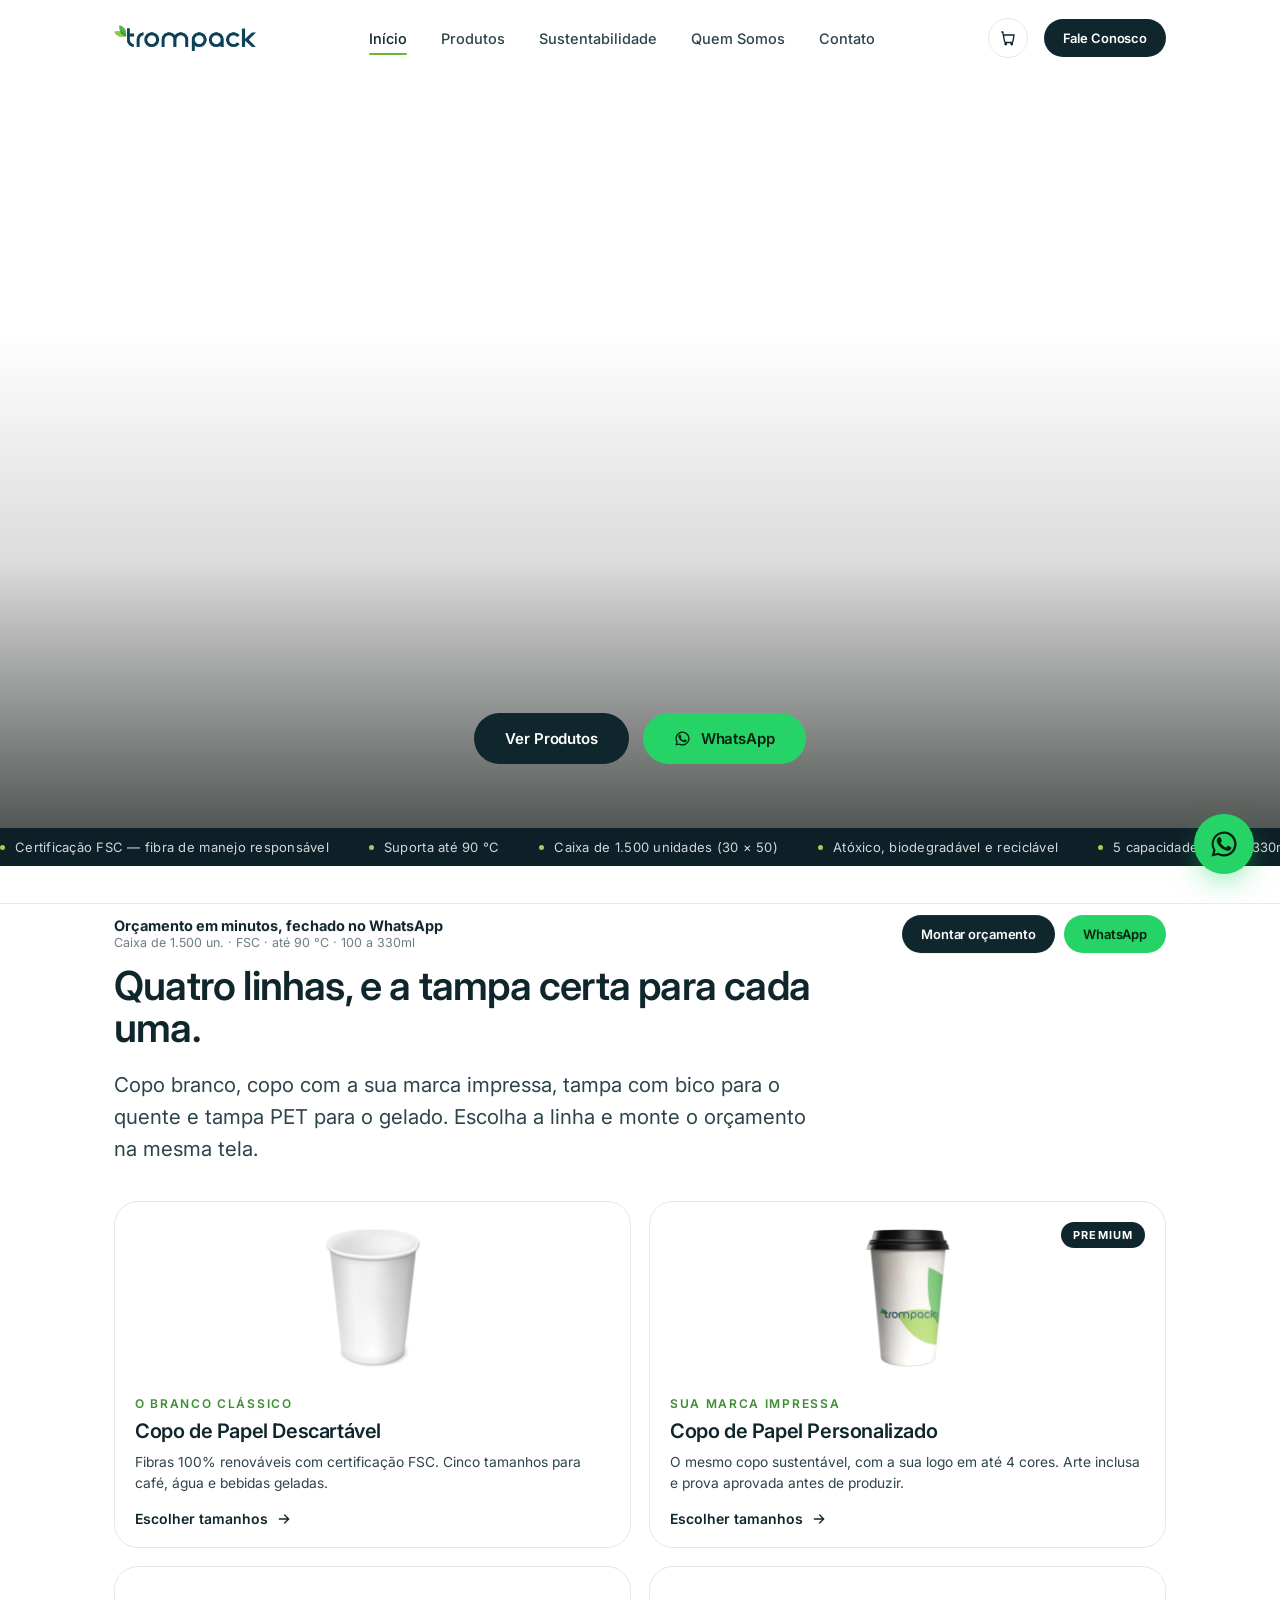
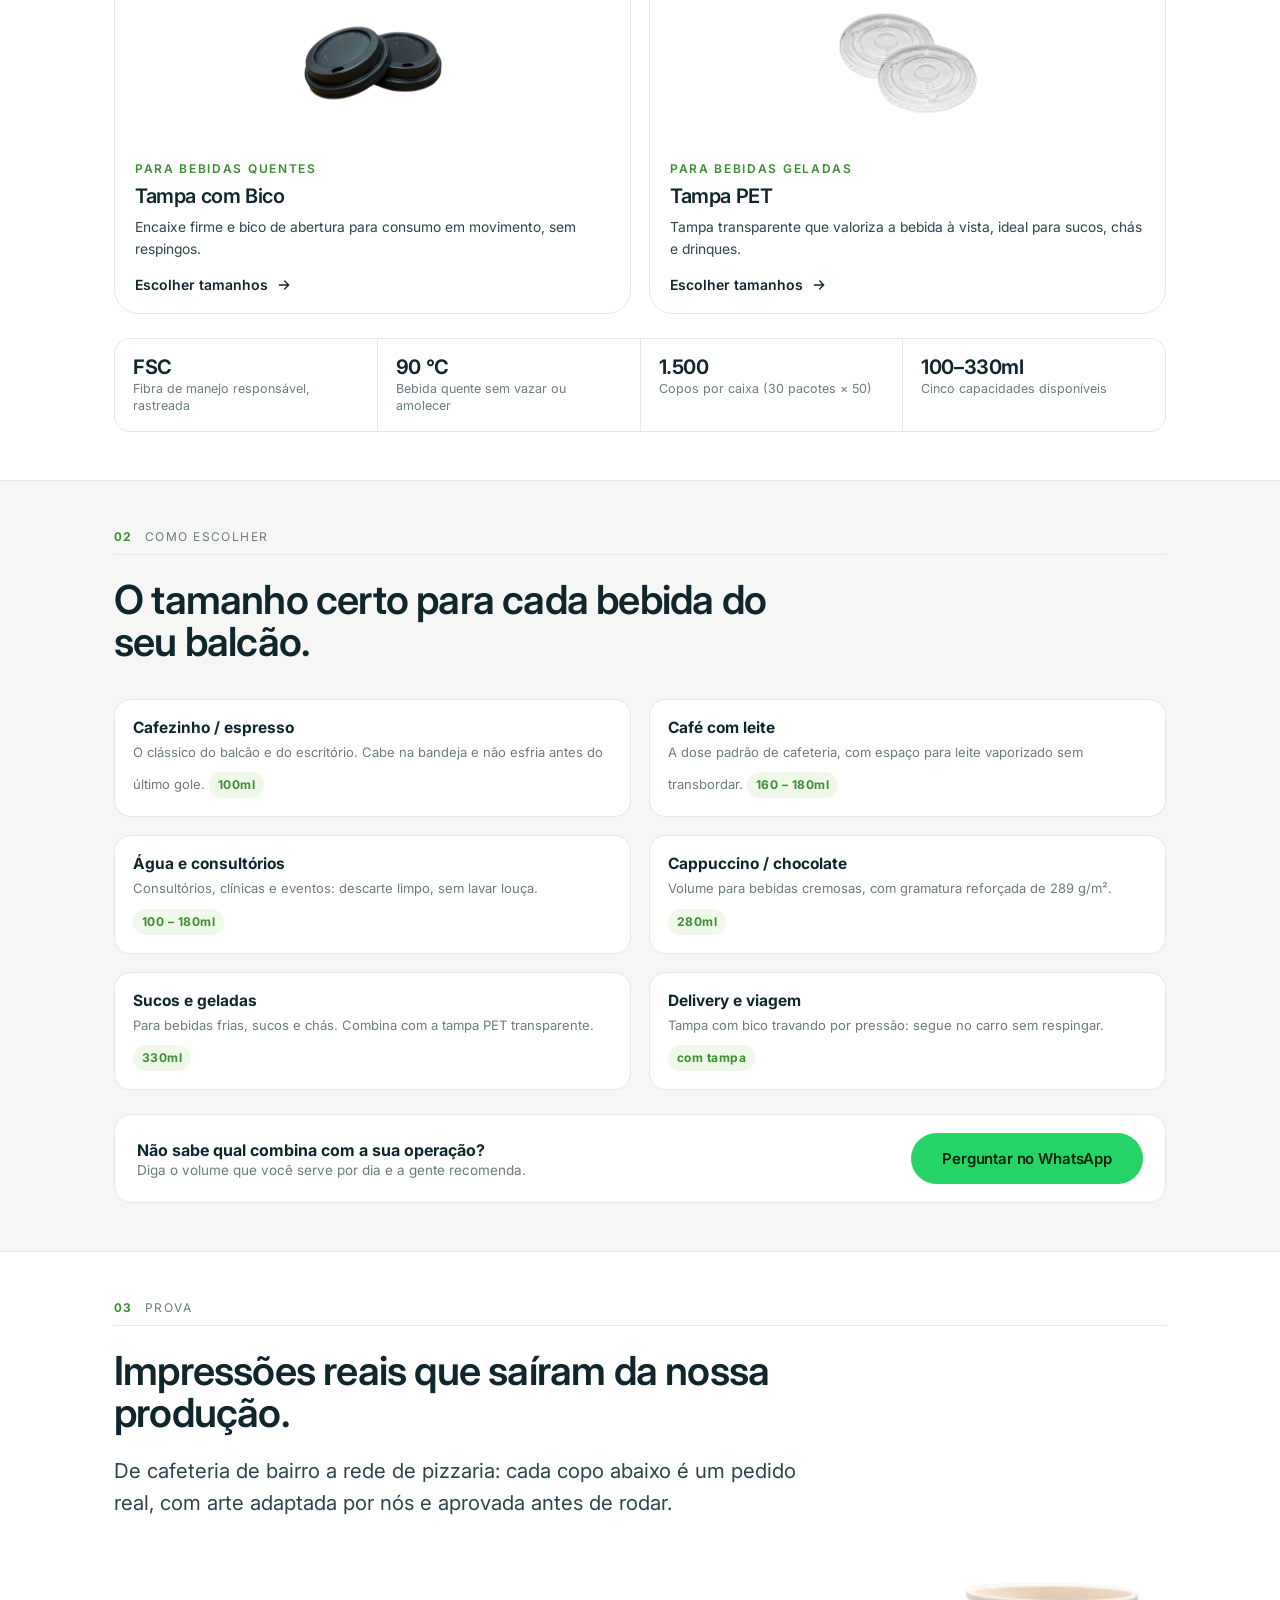
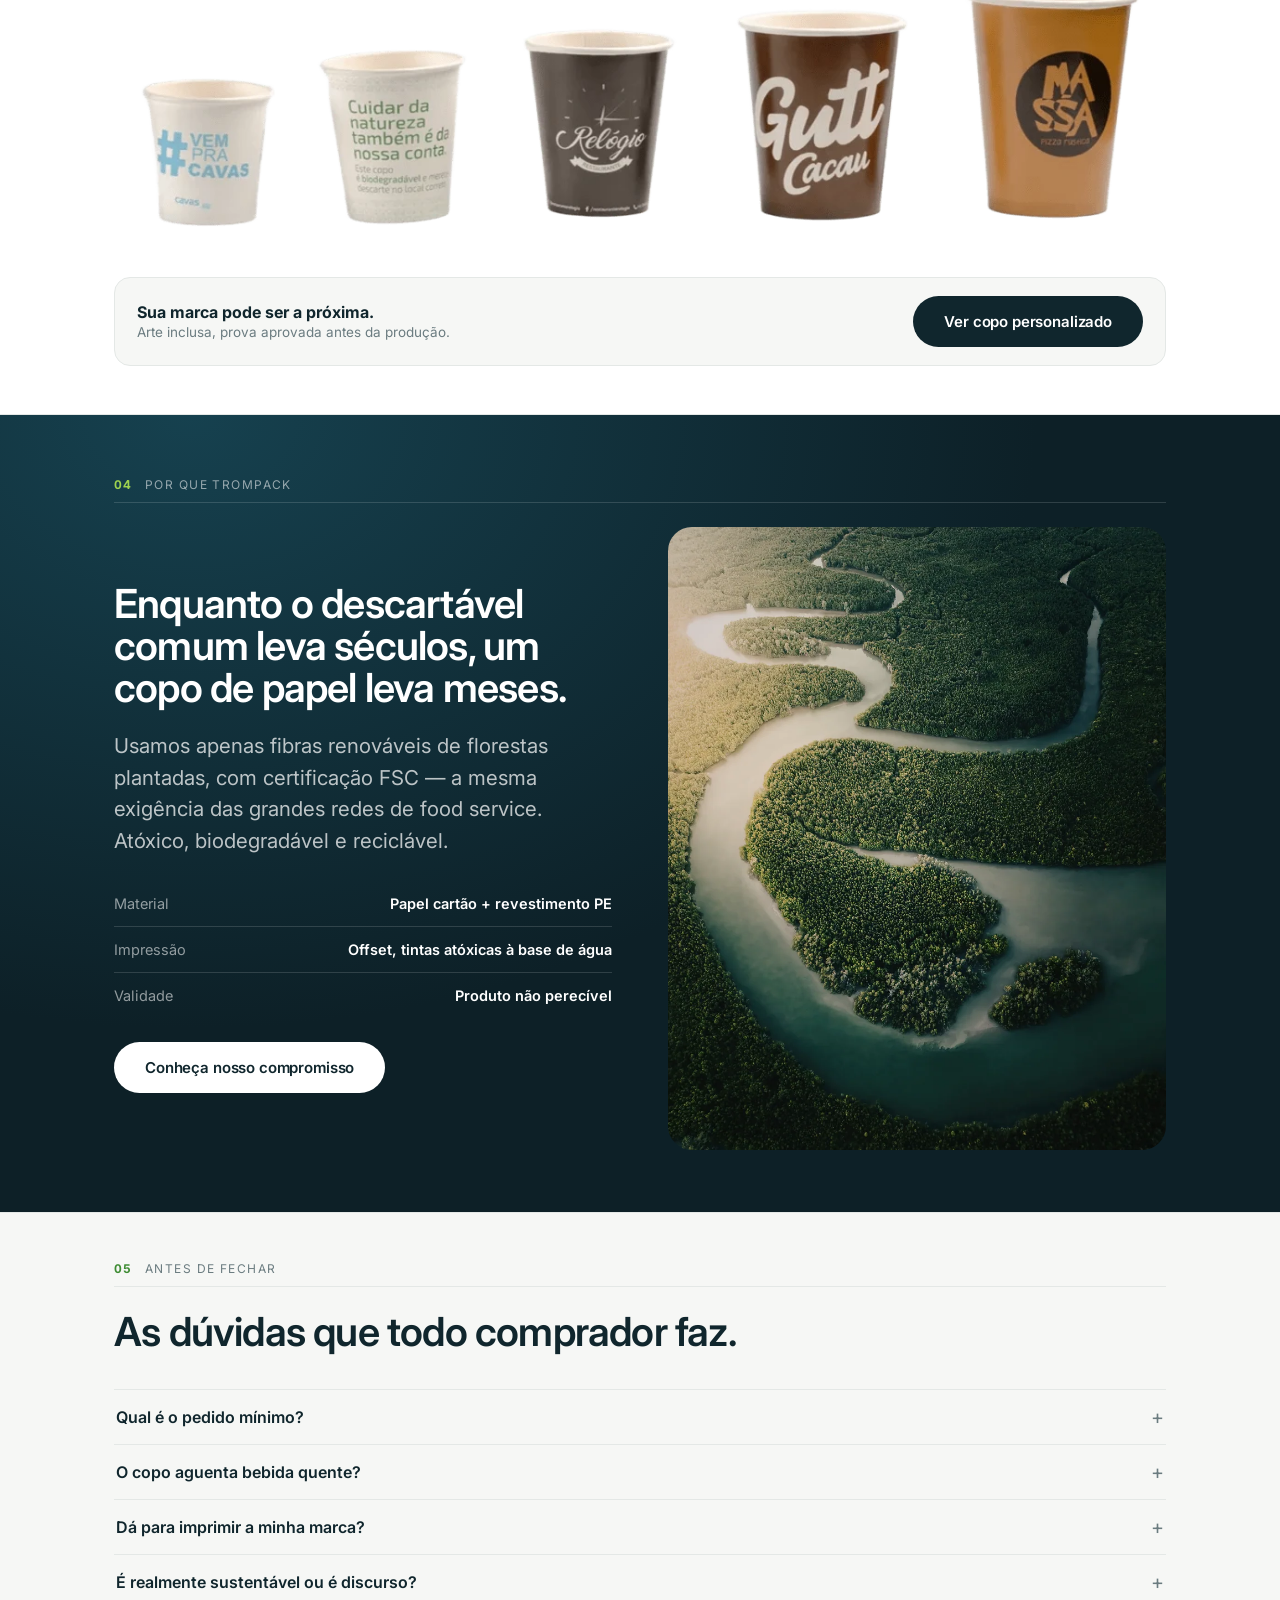
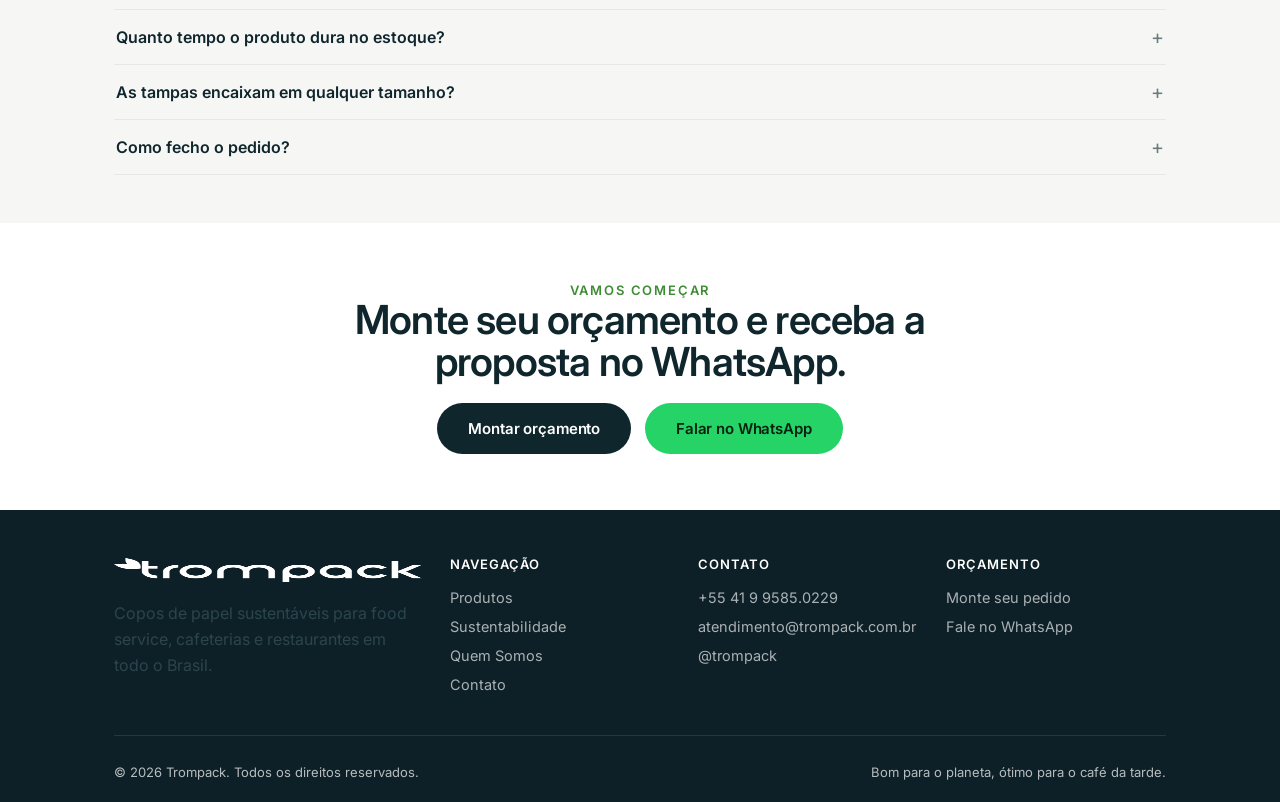
==== commit 1030325c: "Replace hero photo with coposban video banner Full-bleed autoplay video hero on the homepage, headli" ====
--- a/index.html
+++ b/index.html
@@ -9,7 +9,7 @@
 <link rel="preconnect" href="https://fonts.googleapis.com">
 <link rel="preconnect" href="https://fonts.gstatic.com" crossorigin>
 <link href="https://fonts.googleapis.com/css2?family=Inter:wght@400..700&display=swap" rel="stylesheet">
-<link rel="stylesheet" href="css/style.css?v=57">
+<link rel="stylesheet" href="css/style.css?v=58">
 </head>
 <body>
 
@@ -45,25 +45,17 @@
 
 
 
-<header class="hero hero-photo-bg">
-  <img class="hero-bg-img" src="img/site/banner-cup-2400.webp"
-       srcset="img/site/banner-cup-1600.webp 1600w, img/site/banner-cup-2400.webp 2400w"
-       sizes="100vw"
-       alt="Detalhe macro da borda de um copo de papel Trompack"
-       width="2400" height="1333" loading="eager" fetchpriority="high" decoding="async">
+<header class="hero hero-video-bg">
+  <video class="hero-bg-video" autoplay muted loop playsinline
+         src="video/coposban.mp4" aria-hidden="true"></video>
   <div class="hero-bg-overlay" aria-hidden="true"></div>
-  <div class="container">
-    <div class="hero-copy">
-      <span class="eyebrow" data-reveal style="--d:0ms">● Embalagens Sustentáveis</span>
-      <h1 class="display" data-reveal style="--d:80ms">Nosso papel,<br>a gente faz.</h1>
-      <p class="lede" data-reveal style="--d:160ms">Copos de papel e tampas para food service, cafeterias e restaurantes — feitos com fibras 100% renováveis e certificação FSC. Qualidade que sua marca pode servir todos os dias.</p>
-      <div class="hero-actions" data-reveal style="--d:240ms">
-        <a href="produtos.html" class="btn btn-primary">Ver Produtos</a>
-        <a href="https://wa.me/5541995850229?text=Ol%C3%A1!%20Gostaria%20de%20falar%20sobre%20os%20produtos%20Trompack." target="_blank" class="btn btn-whatsapp">
-          <svg width="17" height="17" viewBox="0 0 24 24" fill="currentColor"><path d="M17.5 14.4c-.3-.1-1.7-.9-2-1-.3-.1-.5-.1-.7.1s-.7 1-.9 1.1c-.2.1-.3.2-.6 0-.3-.1-1.2-.4-2.3-1.4-.9-.8-1.4-1.7-1.6-2-.2-.3 0-.5.1-.6.1-.1.3-.3.4-.5.1-.1.2-.3.3-.4.1-.2 0-.4 0-.5-.1-.1-.7-1.6-.9-2.2-.2-.6-.5-.5-.7-.5h-.6c-.2 0-.5.1-.8.4-.3.3-1 1-1 2.4s1 2.8 1.2 3c.1.2 2 3.1 4.9 4.3.7.3 1.2.5 1.6.6.7.2 1.3.2 1.8.1.5-.1 1.7-.7 1.9-1.3.2-.6.2-1.2.2-1.3-.1-.1-.3-.2-.6-.3z"/><path d="M12 2a10 10 0 0 0-8.6 15L2 22l5.1-1.3A10 10 0 1 0 12 2zm0 18.2a8.2 8.2 0 0 1-4.2-1.1l-.3-.2-3 .8.8-2.9-.2-.3A8.2 8.2 0 1 1 12 20.2z"/></svg>
-          WhatsApp
-        </a>
-      </div>
+  <div class="container hero-actions-wrap">
+    <div class="hero-actions hero-actions-bottom" data-reveal style="--d:80ms">
+      <a href="produtos.html" class="btn btn-primary">Ver Produtos</a>
+      <a href="https://wa.me/5541995850229?text=Ol%C3%A1!%20Gostaria%20de%20falar%20sobre%20os%20produtos%20Trompack." target="_blank" class="btn btn-whatsapp">
+        <svg width="17" height="17" viewBox="0 0 24 24" fill="currentColor"><path d="M17.5 14.4c-.3-.1-1.7-.9-2-1-.3-.1-.5-.1-.7.1s-.7 1-.9 1.1c-.2.1-.3.2-.6 0-.3-.1-1.2-.4-2.3-1.4-.9-.8-1.4-1.7-1.6-2-.2-.3 0-.5.1-.6.1-.1.3-.3.4-.5.1-.1.2-.3.3-.4.1-.2 0-.4 0-.5-.1-.1-.7-1.6-.9-2.2-.2-.6-.5-.5-.7-.5h-.6c-.2 0-.5.1-.8.4-.3.3-1 1-1 2.4s1 2.8 1.2 3c.1.2 2 3.1 4.9 4.3.7.3 1.2.5 1.6.6.7.2 1.3.2 1.8.1.5-.1 1.7-.7 1.9-1.3.2-.6.2-1.2.2-1.3-.1-.1-.3-.2-.6-.3z"/><path d="M12 2a10 10 0 0 0-8.6 15L2 22l5.1-1.3A10 10 0 1 0 12 2zm0 18.2a8.2 8.2 0 0 1-4.2-1.1l-.3-.2-3 .8.8-2.9-.2-.3A8.2 8.2 0 1 1 12 20.2z"/></svg>
+        WhatsApp
+      </a>
     </div>
   </div>
 </header>
@@ -232,13 +224,13 @@
   <svg viewBox="0 0 24 24" fill="#06210f"><path d="M17.5 14.4c-.3-.1-1.7-.9-2-1-.3-.1-.5-.1-.7.1s-.7 1-.9 1.1c-.2.1-.3.2-.6 0-.3-.1-1.2-.4-2.3-1.4-.9-.8-1.4-1.7-1.6-2-.2-.3 0-.5.1-.6.1-.1.3-.3.4-.5.1-.1.2-.3.3-.4.1-.2 0-.4 0-.5-.1-.1-.7-1.6-.9-2.2-.2-.6-.5-.5-.7-.5h-.6c-.2 0-.5.1-.8.4-.3.3-1 1-1 2.4s1 2.8 1.2 3c.1.2 2 3.1 4.9 4.3.7.3 1.2.5 1.6.6.7.2 1.3.2 1.8.1.5-.1 1.7-.7 1.9-1.3.2-.6.2-1.2.2-1.3-.1-.1-.3-.2-.6-.3z"/><path d="M12 2a10 10 0 0 0-8.6 15L2 22l5.1-1.3A10 10 0 1 0 12 2zm0 18.2a8.2 8.2 0 0 1-4.2-1.1l-.3-.2-3 .8.8-2.9-.2-.3A8.2 8.2 0 1 1 12 20.2z"/></svg>
 </a>
 
-<script src="js/cart.js?v=57"></script>
+<script src="js/cart.js?v=58"></script>
 <script>
   renderTicker(document.getElementById("factTrack"));
   renderLineGrid(document.getElementById("homeLines"));
   renderUseCases(document.getElementById("homeUses"));
   renderFaq(document.getElementById("homeFaq"));
 </script>
-<script src="js/main.js?v=57"></script>
+<script src="js/main.js?v=58"></script>
 </body>
 </html>
--- a/css/style.css
+++ b/css/style.css
@@ -265,6 +265,28 @@
     linear-gradient(0deg, rgba(14,22,26,0.2), rgba(14,22,26,0) 40%);
 }
 
+/* ---------- Video-banner hero (experimental) ---------- */
+.hero-video-bg {
+  min-height: 92vh;
+  display: flex;
+  align-items: flex-end;
+  padding-top: 0;
+  padding-bottom: 64px;
+}
+.hero-bg-video {
+  position: absolute;
+  inset: 0;
+  width: 100%;
+  height: 100%;
+  object-fit: cover;
+  z-index: -2;
+}
+.hero-video-bg .hero-bg-overlay {
+  background: linear-gradient(0deg, rgba(10,16,12,0.7) 0%, rgba(10,16,12,0.15) 32%, rgba(10,16,12,0) 60%);
+}
+.hero-actions-wrap { display: flex; justify-content: center; }
+.hero-actions-bottom { justify-content: center; }
+
 .hero-copy {
   max-width: 560px;
 }
